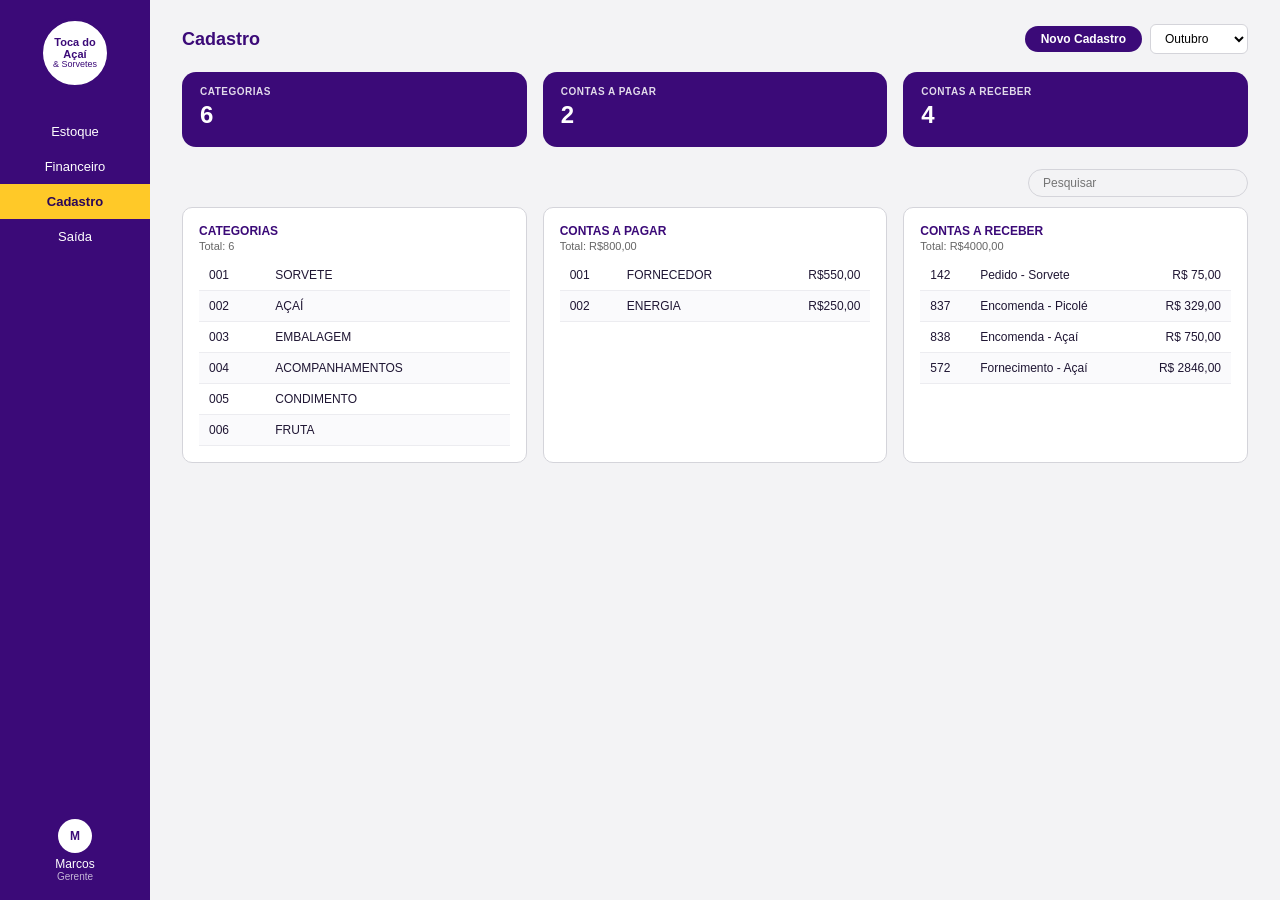
==== cadastro.html @ c1c2c1ed "melhorias" ====
<!DOCTYPE html>
<html lang="pt-br">
<head>
    <meta charset="UTF-8">
    <meta name="viewport" content="width=device-width, initial-scale=1.0">
    <title>Cadastro</title>
    <link rel="stylesheet" href="style.css">
</head>
<body>
  <div class="app">
    <aside class="sidebar">
      <div class="logo">Toca do<br>Açaí<small>& Sorvetes</small></div>
      <nav>
        <a href="Estoque.html">Estoque</a>
        <a href="financeiro.html">Financeiro</a>
        <a href="cadastro.html" class="ativo">Cadastro</a>
        <a href="saida.html">Saída</a>
      </nav>
      <div class="usuario">
        <div class="avatar">M</div>
        Marcos
        <small>Gerente</small>
      </div>
    </aside>
 
    <main class="conteudo">
      <div class="topo">
        <h1>Cadastro</h1>
        <div class="acoes">
          <button class="btn-pilula" data-abrir="modal-cadastro">Novo Cadastro</button>
          <select class="mes" aria-label="Mês">
            <option>Setembro</option>
            <option selected>Outubro</option>
            <option>Novembro</option>
          </select>
        </div>
      </div>
 
      <section class="cards">
        <div class="card">
          <div class="rotulo">Categorias</div>
          <div class="valor">6</div>
        </div>
        <div class="card">
          <div class="rotulo">Contas a pagar</div>
          <div class="valor">2</div>
        </div>
        <div class="card">
          <div class="rotulo">Contas a receber</div>
          <div class="valor">4</div>
        </div>
      </section>
 
      <div class="painel-topo">
        <span></span>
        <input class="busca" type="search" id="busca" placeholder="Pesquisar">
      </div>
 
      <section class="colunas">
        <div class="painel coluna">
          <h3>CATEGORIAS</h3>
          <div class="total">Total: 6</div>
          <table>
            <tbody>
              <tr><td>001</td><td>SORVETE</td></tr>
              <tr><td>002</td><td>AÇAÍ</td></tr>
              <tr><td>003</td><td>EMBALAGEM</td></tr>
              <tr><td>004</td><td>ACOMPANHAMENTOS</td></tr>
              <tr><td>005</td><td>CONDIMENTO</td></tr>
              <tr><td>006</td><td>FRUTA</td></tr>
            </tbody>
          </table>
        </div>
 
        <div class="painel coluna">
          <h3>CONTAS A PAGAR</h3>
          <div class="total">Total: R$800,00</div>
          <table>
            <tbody>
              <tr><td>001</td><td>FORNECEDOR</td><td class="num">R$550,00</td></tr>
              <tr><td>002</td><td>ENERGIA</td><td class="num">R$250,00</td></tr>
            </tbody>
          </table>
        </div>
 
        <div class="painel coluna">
          <h3>CONTAS A RECEBER</h3>
          <div class="total">Total: R$4000,00</div>
          <table>
            <tbody>
              <tr><td>142</td><td>Pedido - Sorvete</td><td class="num">R$ 75,00</td></tr>
              <tr><td>837</td><td>Encomenda - Picolé</td><td class="num">R$ 329,00</td></tr>
              <tr><td>838</td><td>Encomenda - Açaí</td><td class="num">R$ 750,00</td></tr>
              <tr><td>572</td><td>Fornecimento - Açaí</td><td class="num">R$ 2846,00</td></tr>
            </tbody>
          </table>
        </div>
      </section>
    </main>
  </div>
 
  <!-- Modal: Novo Cadastro -->
  <div class="overlay" id="modal-cadastro">
    <form class="modal proto">
      <h2>Novo Cadastro</h2>
      <div class="form-grid">
        <div>
          <label>Seção *</label>
          <select required>
            <option value="">Ex: Contas a Receber</option>
            <option>Categorias</option>
            <option>Contas a Pagar</option>
            <option>Contas a Receber</option>
          </select>
        </div>
        <div>
          <label>Nome *</label>
          <input type="text" placeholder="Ex: Pedido" required>
        </div>
        <div>
          <label>Valor *</label>
          <input type="number" step="0.01" min="0" placeholder="R$0,00" required>
        </div>
        <div>
          <label>ID</label>
          <input type="text" value="Auto" readonly>
        </div>
        <div>
          <label>Descrição</label>
          <input type="text">
        </div>
        <div>
          <label>Nome do Cliente</label>
          <input type="text">
        </div>
        <div>
          <label>Data de Vencimento</label>
          <input type="date">
        </div>
        <div>
          <label>Status</label>
          <select>
            <option>Pendente</option>
            <option>Pago</option>
          </select>
        </div>
      </div>
      <div class="modal-rodape">
        <button type="button" class="btn-voltar" data-fechar aria-label="Voltar">←</button>
        <button type="submit" class="btn-pilula">Adicionar</button>
      </div>
    </form>
  </div>
 
  <script src="script.js"></script>
  <script>
    // Pesquisa filtra as linhas das três tabelas
    document.getElementById("busca").addEventListener("input", function (e) {
      var termo = e.target.value.toLowerCase();
      document.querySelectorAll(".coluna tbody tr").forEach(function (tr) {
        tr.style.display = tr.textContent.toLowerCase().includes(termo) ? "" : "none";
      });
    });
  </script>
</body>
</html>
---- style.css ----
:root {
  --roxo: #3b0a78;
  --roxo-escuro: #2a0658;
  --roxo-claro: #e6dcf7;
  --amarelo: #ffc928;
  --cinza-bg: #f3f3f5;
  --cinza-borda: #d4d4da;
  --texto: #1f1633;
}

* { box-sizing: border-box; margin: 0; padding: 0; }

body {
  font-family: "Poppins", "Segoe UI", Arial, sans-serif;
  color: var(--texto);
  background: var(--cinza-bg);
}

a { color: inherit; text-decoration: none; }
button { font-family: inherit; cursor: pointer; }

/* ---------- Logo (placeholder em texto) ---------- */
.logo {
  display: flex;
  flex-direction: column;
  align-items: center;
  justify-content: center;
  width: 84px;
  height: 84px;
  border-radius: 50%;
  background: #fff;
  color: var(--roxo);
  font-weight: 700;
  font-size: 13px;
  line-height: 1.1;
  text-align: center;
  border: 3px solid var(--roxo);
}
.logo small { font-size: 9px; font-weight: 500; }

/* ---------- Login / Criar conta ---------- */
body.auth {
  background: var(--roxo-claro);
  min-height: 100vh;
  display: flex;
  align-items: center;
  justify-content: center;
}
.auth-box {
  width: 360px;
  display: flex;
  flex-direction: column;
  align-items: stretch;
  gap: 14px;
}
.auth-box .logo { align-self: center; margin-bottom: 14px; }
.auth-box label { font-size: 12px; font-weight: 600; color: var(--roxo); }
.auth-box input {
  width: 100%;
  padding: 10px 12px;
  border: 1px solid var(--cinza-borda);
  border-radius: 6px;
  background: #f1ecfa;
  font-size: 13px;
}
.btn-principal {
  background: var(--roxo);
  color: #fff;
  border: none;
  border-radius: 6px;
  padding: 11px;
  font-weight: 700;
  letter-spacing: .5px;
  margin-top: 6px;
}
.btn-principal:hover { background: var(--roxo-escuro); }
.auth-link { text-align: center; font-size: 12px; color: var(--roxo); }
.auth-link a { font-weight: 700; text-decoration: underline; }
.toggle {
  display: flex;
  align-self: center;
  background: #fff;
  border-radius: 999px;
  padding: 3px;
  gap: 2px;
}
.toggle a {
  padding: 4px 18px;
  border-radius: 999px;
  font-size: 12px;
  color: var(--roxo);
}
.toggle a.ativo { background: var(--roxo-claro); font-weight: 600; }

/* ---------- Layout do sistema ---------- */
.app { display: flex; min-height: 100vh; }

.sidebar {
  width: 150px;
  background: var(--roxo);
  color: #fff;
  display: flex;
  flex-direction: column;
  align-items: center;
  padding: 18px 0;
  flex-shrink: 0;
}
.sidebar .logo { width: 70px; height: 70px; font-size: 11px; margin-bottom: 26px; }
.sidebar nav { width: 100%; display: flex; flex-direction: column; }
.sidebar nav a {
  padding: 10px 16px;
  font-size: 13px;
  color: #fff;
  text-align: center;
}
.sidebar nav a:hover { background: rgba(255,255,255,.1); }
.sidebar nav a.ativo { background: var(--amarelo); color: var(--roxo-escuro); font-weight: 600; }
.usuario {
  margin-top: auto;
  text-align: center;
  font-size: 12px;
}
.usuario .avatar {
  width: 34px; height: 34px;
  border-radius: 50%;
  background: #fff; color: var(--roxo);
  display: flex; align-items: center; justify-content: center;
  font-weight: 700;
  margin: 0 auto 4px;
}
.usuario small { display: block; opacity: .7; font-size: 10px; }

.conteudo { flex: 1; padding: 24px 32px; overflow-x: auto; }

.topo {
  display: flex;
  align-items: center;
  justify-content: space-between;
  margin-bottom: 18px;
}
.topo h1 { font-size: 18px; font-weight: 600; color: var(--roxo); }
.topo .acoes { display: flex; gap: 8px; align-items: center; }

.btn-pilula {
  background: var(--roxo);
  color: #fff;
  border: none;
  border-radius: 999px;
  padding: 6px 16px;
  font-size: 12px;
  font-weight: 600;
}
.btn-pilula:hover { background: var(--roxo-escuro); }
select.mes, select.campo {
  border: 1px solid var(--cinza-borda);
  border-radius: 6px;
  padding: 6px 10px;
  background: #fff;
  font-size: 12px;
  font-family: inherit;
}

/* ---------- Cards de resumo ---------- */
.cards { display: flex; gap: 16px; margin-bottom: 22px; flex-wrap: wrap; }
.card {
  background: var(--roxo);
  color: #fff;
  border-radius: 14px;
  padding: 14px 18px;
  min-width: 190px;
  flex: 1;
}
.card .rotulo { font-size: 10px; font-weight: 600; letter-spacing: .5px; opacity: .85; text-transform: uppercase; }
.card .valor { font-size: 24px; font-weight: 700; margin: 4px 0; }
.card .detalhe { font-size: 10px; opacity: .8; }

/* ---------- Tabelas ---------- */
.painel { background: #fff; border-radius: 10px; padding: 16px; border: 1px solid var(--cinza-borda); }
.painel-topo {
  display: flex; align-items: center; justify-content: space-between;
  margin-bottom: 10px; gap: 12px;
}
.painel-topo h2 { font-size: 14px; color: var(--roxo); }
.busca {
  border: 1px solid var(--cinza-borda);
  border-radius: 999px;
  padding: 6px 14px;
  font-size: 12px;
  min-width: 220px;
  background: var(--cinza-bg);
}

table { width: 100%; border-collapse: collapse; font-size: 12px; }
th {
  background: var(--cinza-borda);
  color: var(--roxo-escuro);
  text-align: left;
  padding: 8px 10px;
  font-size: 11px;
  text-transform: uppercase;
}
td { padding: 8px 10px; border-bottom: 1px solid #ececf0; }
tbody tr:nth-child(even) { background: #fafafc; }
td.num, th.num { text-align: right; }
.tag-baixo { color: #b3261e; font-weight: 600; }

/* ---------- Financeiro ---------- */
.subtitulo { font-size: 13px; color: #555; margin-bottom: 14px; }
.grafico { background: #fff; border: 1px solid var(--cinza-borda); border-radius: 10px; padding: 16px; }
.grafico svg { width: 100%; height: auto; display: block; }
.legenda { display: flex; gap: 18px; font-size: 11px; margin-bottom: 8px; }
.legenda span::before {
  content: ""; display: inline-block; width: 10px; height: 10px;
  margin-right: 5px; border-radius: 2px; background: var(--cor);
}

/* ---------- Cadastro (3 colunas) ---------- */
.colunas { display: grid; grid-template-columns: repeat(3, 1fr); gap: 16px; }
.coluna h3 { font-size: 12px; color: var(--roxo); margin-bottom: 2px; }
.coluna .total { font-size: 11px; color: #666; margin-bottom: 8px; }

/* ---------- Modais ---------- */
.overlay {
  position: fixed; inset: 0;
  background: rgba(20, 8, 40, .45);
  display: none;
  align-items: center;
  justify-content: center;
  z-index: 10;
}
.overlay.aberto { display: flex; }
.modal {
  background: #fff;
  border-radius: 12px;
  padding: 22px 26px;
  width: min(560px, 92vw);
  box-shadow: 0 10px 40px rgba(0,0,0,.3);
}
.modal h2 { font-size: 15px; margin-bottom: 14px; color: var(--roxo); }
.form-grid { display: grid; grid-template-columns: 1fr 1fr; gap: 12px 18px; }
.form-grid .full { grid-column: 1 / -1; }
.modal label { display: block; font-size: 11px; font-weight: 600; margin-bottom: 4px; color: var(--texto); }
.modal input, .modal select {
  width: 100%;
  padding: 8px 10px;
  border: 1px solid var(--cinza-borda);
  border-radius: 6px;
  font-size: 12px;
  font-family: inherit;
  background: #faf9fd;
}
.modal input[readonly] { background: #ececf0; color: #777; }
.modal-rodape { display: flex; justify-content: space-between; align-items: center; margin-top: 18px; }
.btn-voltar {
  background: var(--roxo); color: #fff; border: none;
  width: 32px; height: 28px; border-radius: 6px; font-size: 14px;
}

@media (max-width: 800px) {
  .sidebar { width: 90px; }
  .conteudo { padding: 16px; }
  .colunas { grid-template-columns: 1fr; }
  .form-grid { grid-template-columns: 1fr; }
}
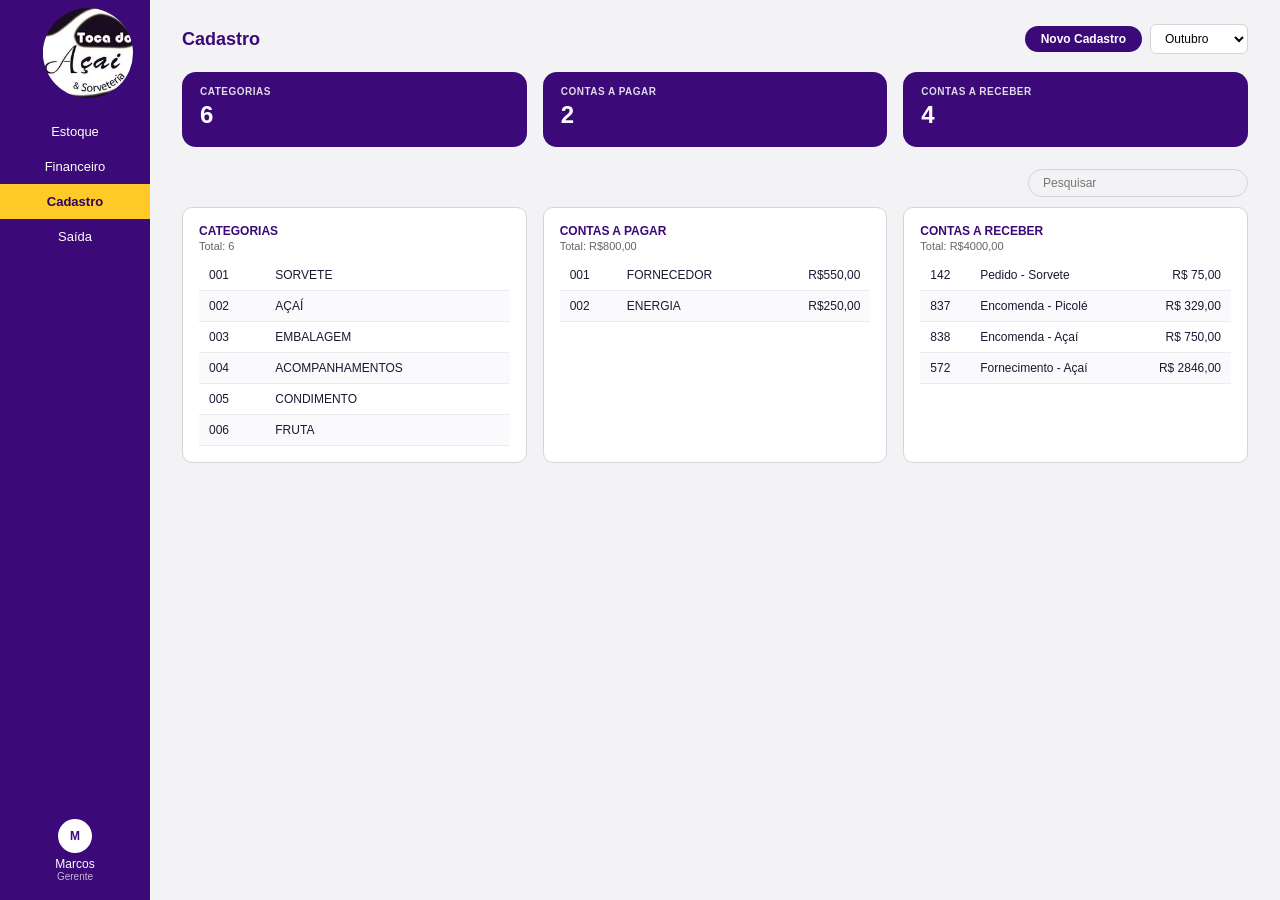
==== commit f308ebff: "logo" ====
--- a/cadastro.html
+++ b/cadastro.html
@@ -9,7 +9,9 @@
 <body>
   <div class="app">
     <aside class="sidebar">
-      <div class="logo">Toca do<br>Açaí<small>& Sorvetes</small></div>
+      <div class="logo">
+        <img src="tocadoacailogo.jpg" alt="Logo Toca do Açaí" style="width: 90px; height: 90px; border-radius: 50%; object-fit: cover; display: block; margin: 0 auto;">
+      </div>
       <nav>
         <a href="Estoque.html">Estoque</a>
         <a href="financeiro.html">Financeiro</a>
@@ -98,8 +100,7 @@
       </section>
     </main>
   </div>
- 
-  <!-- Modal: Novo Cadastro -->
+
   <div class="overlay" id="modal-cadastro">
     <form class="modal proto">
       <h2>Novo Cadastro</h2>
@@ -154,7 +155,6 @@
  
   <script src="script.js"></script>
   <script>
-    // Pesquisa filtra as linhas das três tabelas
     document.getElementById("busca").addEventListener("input", function (e) {
       var termo = e.target.value.toLowerCase();
       document.querySelectorAll(".coluna tbody tr").forEach(function (tr) {
@@ -163,4 +163,4 @@
     });
   </script>
 </body>
-</html>+</html>
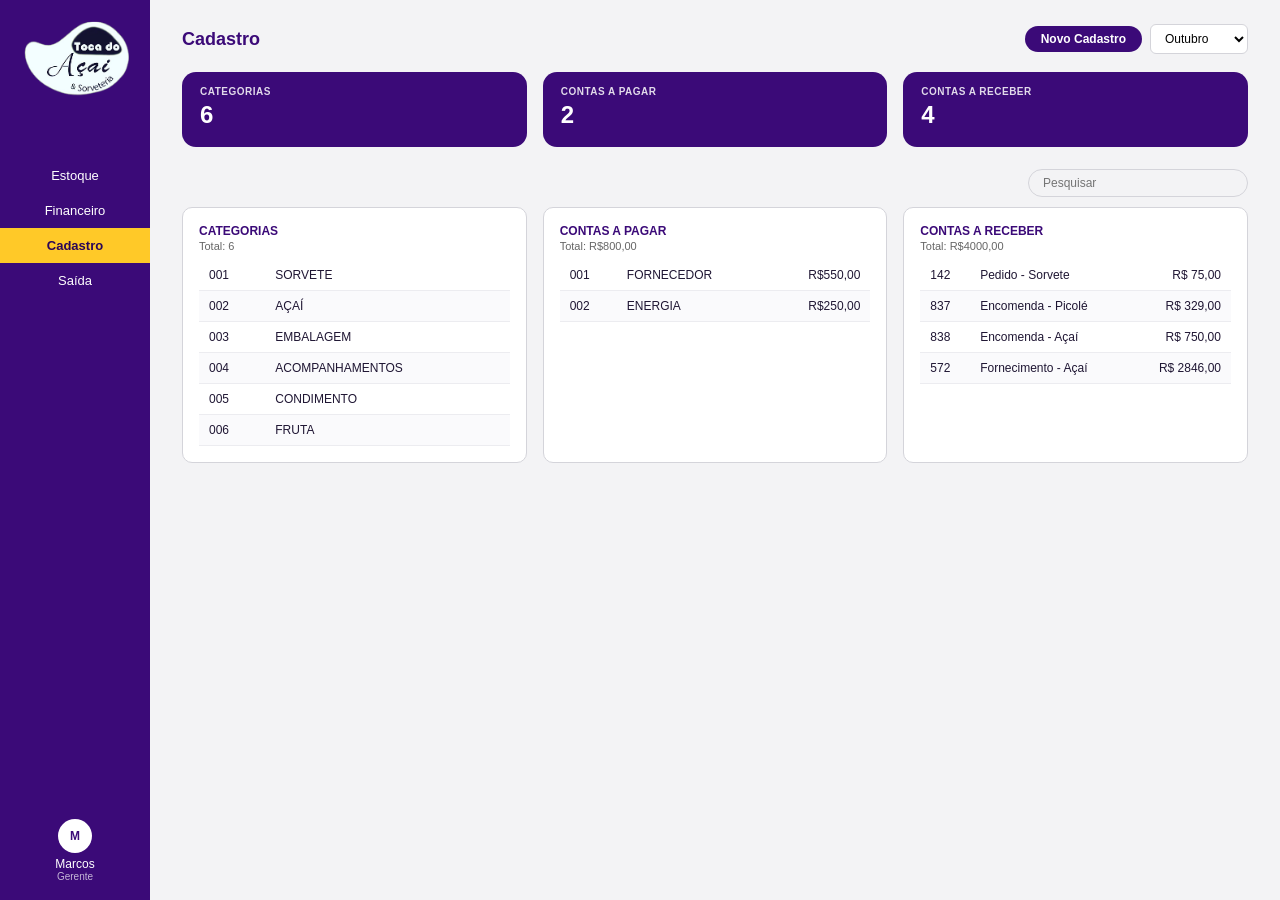
==== commit b6b7dcbe: "correção logo" ====
--- a/cadastro.html
+++ b/cadastro.html
@@ -10,7 +10,7 @@
   <div class="app">
     <aside class="sidebar">
       <div class="logo">
-        <img src="tocadoacailogo.jpg" alt="Logo Toca do Açaí" style="width: 90px; height: 90px; border-radius: 50%; object-fit: cover; display: block; margin: 0 auto;">
+       <img src="tocadoacailogo.jpg" alt="Logo Toca do Açaí" class="logo">
       </div>
       <nav>
         <a href="Estoque.html">Estoque</a>
--- a/style.css
+++ b/style.css
@@ -27,14 +27,13 @@
   justify-content: center;
   width: 84px;
   height: 84px;
-  border-radius: 50%;
-  background: #fff;
+  
   color: var(--roxo);
   font-weight: 700;
   font-size: 13px;
   line-height: 1.1;
   text-align: center;
-  border: 3px solid var(--roxo);
+
 }
 .logo small { font-size: 9px; font-weight: 500; }
 
@@ -105,7 +104,7 @@
   padding: 18px 0;
   flex-shrink: 0;
 }
-.sidebar .logo { width: 70px; height: 70px; font-size: 11px; margin-bottom: 26px; }
+.sidebar .logo { width: 160px; height: auto; font-size: 11px; margin-bottom: 26px; }
 .sidebar nav { width: 100%; display: flex; flex-direction: column; }
 .sidebar nav a {
   padding: 10px 16px;
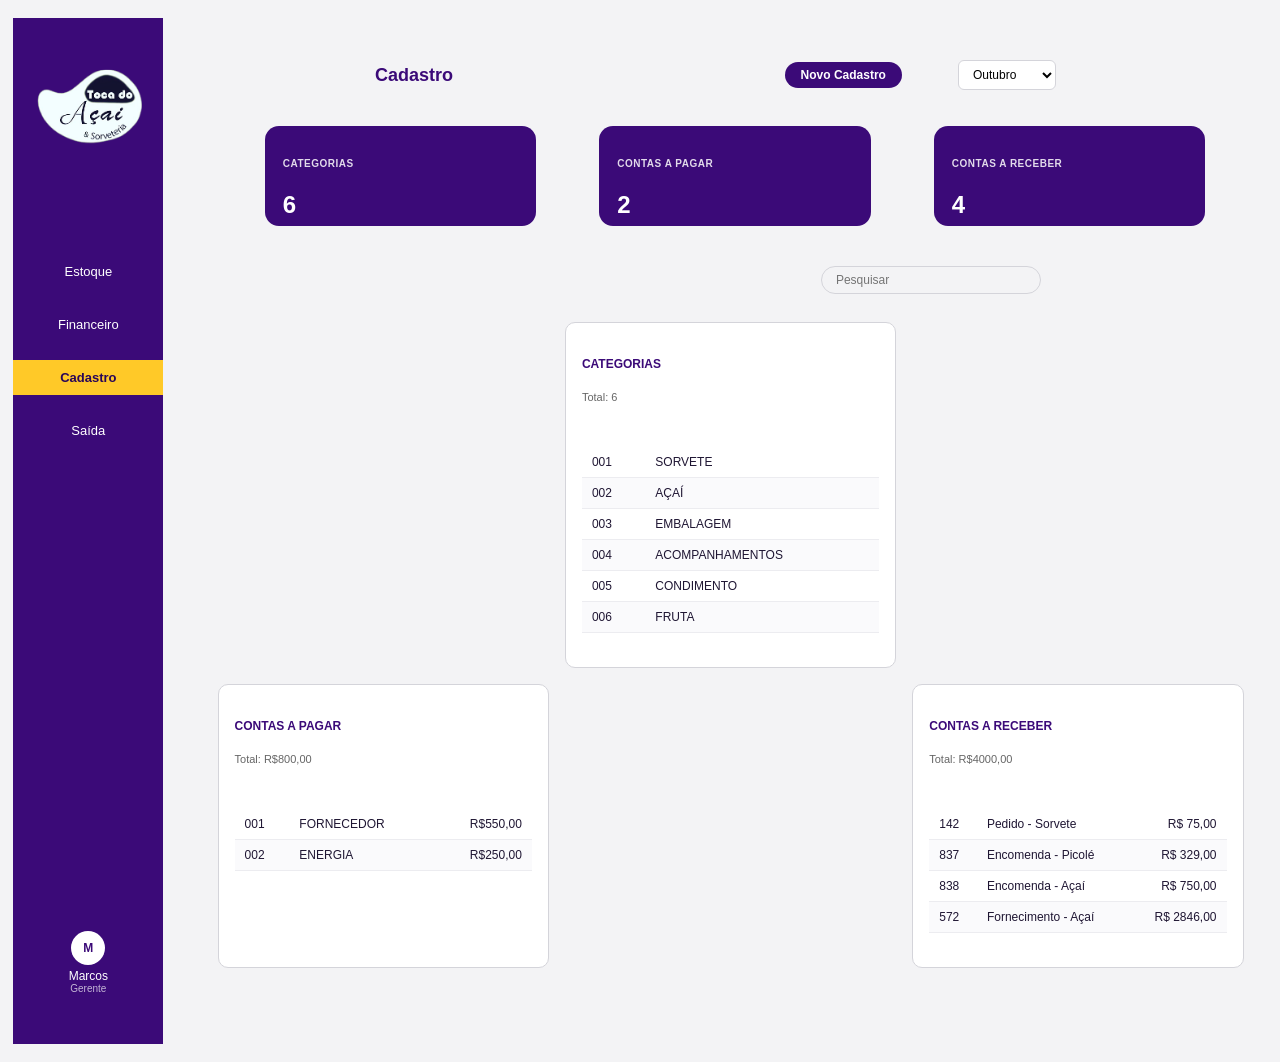
==== commit 64d8aaf2: "ATUALIZAÇÃO FUNCIONA PELO AMOR DE DEUS" ====
--- a/cadastro.html
+++ b/cadastro.html
@@ -1,166 +1,166 @@
 <!DOCTYPE html>
 <html lang="pt-br">
 <head>
-    <meta charset="UTF-8">
-    <meta name="viewport" content="width=device-width, initial-scale=1.0">
-    <title>Cadastro</title>
-    <link rel="stylesheet" href="style.css">
+    <meta charset="UTF-8">
+    <meta name="viewport" content="width=device-width, initial-scale=1.0">
+    <title>Cadastro</title>
+    <link rel="stylesheet" href="style.css">
 </head>
 <body>
-  <div class="app">
-    <aside class="sidebar">
-      <div class="logo">
-       <img src="tocadoacailogo.jpg" alt="Logo Toca do Açaí" class="logo">
-      </div>
-      <nav>
-        <a href="Estoque.html">Estoque</a>
-        <a href="financeiro.html">Financeiro</a>
-        <a href="cadastro.html" class="ativo">Cadastro</a>
-        <a href="saida.html">Saída</a>
-      </nav>
-      <div class="usuario">
-        <div class="avatar">M</div>
-        Marcos
-        <small>Gerente</small>
-      </div>
-    </aside>
- 
-    <main class="conteudo">
-      <div class="topo">
-        <h1>Cadastro</h1>
-        <div class="acoes">
-          <button class="btn-pilula" data-abrir="modal-cadastro">Novo Cadastro</button>
-          <select class="mes" aria-label="Mês">
-            <option>Setembro</option>
-            <option selected>Outubro</option>
-            <option>Novembro</option>
-          </select>
-        </div>
-      </div>
- 
-      <section class="cards">
-        <div class="card">
-          <div class="rotulo">Categorias</div>
-          <div class="valor">6</div>
-        </div>
-        <div class="card">
-          <div class="rotulo">Contas a pagar</div>
-          <div class="valor">2</div>
-        </div>
-        <div class="card">
-          <div class="rotulo">Contas a receber</div>
-          <div class="valor">4</div>
-        </div>
-      </section>
- 
-      <div class="painel-topo">
-        <span></span>
-        <input class="busca" type="search" id="busca" placeholder="Pesquisar">
-      </div>
- 
-      <section class="colunas">
-        <div class="painel coluna">
-          <h3>CATEGORIAS</h3>
-          <div class="total">Total: 6</div>
-          <table>
-            <tbody>
-              <tr><td>001</td><td>SORVETE</td></tr>
-              <tr><td>002</td><td>AÇAÍ</td></tr>
-              <tr><td>003</td><td>EMBALAGEM</td></tr>
-              <tr><td>004</td><td>ACOMPANHAMENTOS</td></tr>
-              <tr><td>005</td><td>CONDIMENTO</td></tr>
-              <tr><td>006</td><td>FRUTA</td></tr>
-            </tbody>
-          </table>
-        </div>
- 
-        <div class="painel coluna">
-          <h3>CONTAS A PAGAR</h3>
-          <div class="total">Total: R$800,00</div>
-          <table>
-            <tbody>
-              <tr><td>001</td><td>FORNECEDOR</td><td class="num">R$550,00</td></tr>
-              <tr><td>002</td><td>ENERGIA</td><td class="num">R$250,00</td></tr>
-            </tbody>
-          </table>
-        </div>
- 
-        <div class="painel coluna">
-          <h3>CONTAS A RECEBER</h3>
-          <div class="total">Total: R$4000,00</div>
-          <table>
-            <tbody>
-              <tr><td>142</td><td>Pedido - Sorvete</td><td class="num">R$ 75,00</td></tr>
-              <tr><td>837</td><td>Encomenda - Picolé</td><td class="num">R$ 329,00</td></tr>
-              <tr><td>838</td><td>Encomenda - Açaí</td><td class="num">R$ 750,00</td></tr>
-              <tr><td>572</td><td>Fornecimento - Açaí</td><td class="num">R$ 2846,00</td></tr>
-            </tbody>
-          </table>
-        </div>
-      </section>
-    </main>
-  </div>
+  <div class="app">
+    <aside class="sidebar">
+      <div class="logo">
+       <img src="tocadoacailogo.jpg" alt="Logo Toca do Açaí" class="logo">
+      </div>
+      <nav>
+        <a href="Estoque.html">Estoque</a>
+        <a href="financeiro.html">Financeiro</a>
+        <a href="cadastro.html" class="ativo">Cadastro</a>
+        <a href="saida.html">Saída</a>
+      </nav>
+      <div class="usuario">
+        <div class="avatar">M</div>
+        Marcos
+        <small>Gerente</small>
+      </div>
+    </aside>
+ 
+    <main class="conteudo">
+      <div class="topo">
+        <h1>Cadastro</h1>
+        <div class="acoes">
+          <button class="btn-pilula" data-abrir="modal-cadastro">Novo Cadastro</button>
+          <select class="mes" aria-label="Mês">
+            <option>Setembro</option>
+            <option selected>Outubro</option>
+            <option>Novembro</option>
+          </select>
+        </div>
+      </div>
+ 
+      <section class="cards">
+        <div class="card">
+          <div class="rotulo">Categorias</div>
+          <div class="valor">6</div>
+        </div>
+        <div class="card">
+          <div class="rotulo">Contas a pagar</div>
+          <div class="valor">2</div>
+        </div>
+        <div class="card">
+          <div class="rotulo">Contas a receber</div>
+          <div class="valor">4</div>
+        </div>
+      </section>
+ 
+      <div class="painel-topo">
+        <span></span>
+        <input class="busca" type="search" id="busca" placeholder="Pesquisar">
+      </div>
+ 
+      <section class="colunas">
+        <div class="painel coluna">
+          <h3>CATEGORIAS</h3>
+          <div class="total">Total: 6</div>
+          <table>
+            <tbody>
+              <tr><td>001</td><td>SORVETE</td></tr>
+              <tr><td>002</td><td>AÇAÍ</td></tr>
+              <tr><td>003</td><td>EMBALAGEM</td></tr>
+              <tr><td>004</td><td>ACOMPANHAMENTOS</td></tr>
+              <tr><td>005</td><td>CONDIMENTO</td></tr>
+              <tr><td>006</td><td>FRUTA</td></tr>
+            </tbody>
+          </table>
+        </div>
+ 
+        <div class="painel coluna">
+          <h3>CONTAS A PAGAR</h3>
+          <div class="total">Total: R$800,00</div>
+          <table>
+            <tbody>
+              <tr><td>001</td><td>FORNECEDOR</td><td class="num">R$550,00</td></tr>
+              <tr><td>002</td><td>ENERGIA</td><td class="num">R$250,00</td></tr>
+            </tbody>
+          </table>
+        </div>
+ 
+        <div class="painel coluna">
+          <h3>CONTAS A RECEBER</h3>
+          <div class="total">Total: R$4000,00</div>
+          <table>
+            <tbody>
+              <tr><td>142</td><td>Pedido - Sorvete</td><td class="num">R$ 75,00</td></tr>
+              <tr><td>837</td><td>Encomenda - Picolé</td><td class="num">R$ 329,00</td></tr>
+              <tr><td>838</td><td>Encomenda - Açaí</td><td class="num">R$ 750,00</td></tr>
+              <tr><td>572</td><td>Fornecimento - Açaí</td><td class="num">R$ 2846,00</td></tr>
+            </tbody>
+          </table>
+        </div>
+      </section>
+    </main>
+  </div>
 
-  <div class="overlay" id="modal-cadastro">
-    <form class="modal proto">
-      <h2>Novo Cadastro</h2>
-      <div class="form-grid">
-        <div>
-          <label>Seção *</label>
-          <select required>
-            <option value="">Ex: Contas a Receber</option>
-            <option>Categorias</option>
-            <option>Contas a Pagar</option>
-            <option>Contas a Receber</option>
-          </select>
-        </div>
-        <div>
-          <label>Nome *</label>
-          <input type="text" placeholder="Ex: Pedido" required>
-        </div>
-        <div>
-          <label>Valor *</label>
-          <input type="number" step="0.01" min="0" placeholder="R$0,00" required>
-        </div>
-        <div>
-          <label>ID</label>
-          <input type="text" value="Auto" readonly>
-        </div>
-        <div>
-          <label>Descrição</label>
-          <input type="text">
-        </div>
-        <div>
-          <label>Nome do Cliente</label>
-          <input type="text">
-        </div>
-        <div>
-          <label>Data de Vencimento</label>
-          <input type="date">
-        </div>
-        <div>
-          <label>Status</label>
-          <select>
-            <option>Pendente</option>
-            <option>Pago</option>
-          </select>
-        </div>
-      </div>
-      <div class="modal-rodape">
-        <button type="button" class="btn-voltar" data-fechar aria-label="Voltar">←</button>
-        <button type="submit" class="btn-pilula">Adicionar</button>
-      </div>
-    </form>
-  </div>
- 
-  <script src="script.js"></script>
-  <script>
-    document.getElementById("busca").addEventListener("input", function (e) {
-      var termo = e.target.value.toLowerCase();
-      document.querySelectorAll(".coluna tbody tr").forEach(function (tr) {
-        tr.style.display = tr.textContent.toLowerCase().includes(termo) ? "" : "none";
-      });
-    });
-  </script>
+  <div class="overlay" id="modal-cadastro">
+    <form class="modal proto">
+      <h2>Novo Cadastro</h2>
+      <div class="form-grid">
+        <div>
+          <label>Seção *</label>
+          <select required>
+            <option value="">Ex: Contas a Receber</option>
+            <option>Categorias</option>
+            <option>Contas a Pagar</option>
+            <option>Contas a Receber</option>
+          </select>
+        </div>
+        <div>
+          <label>Nome *</label>
+          <input type="text" placeholder="Ex: Pedido" required>
+        </div>
+        <div>
+          <label>Valor *</label>
+          <input type="number" step="0.01" min="0" placeholder="R$0,00" required>
+        </div>
+        <div>
+          <label>ID</label>
+          <input type="text" value="Auto" readonly>
+        </div>
+        <div>
+          <label>Descrição</label>
+          <input type="text">
+        </div>
+        <div>
+          <label>Nome do Cliente</label>
+          <input type="text">
+        </div>
+        <div>
+          <label>Data de Vencimento</label>
+          <input type="date">
+        </div>
+        <div>
+          <label>Status</label>
+          <select>
+            <option>Pendente</option>
+            <option>Pago</option>
+          </select>
+        </div>
+      </div>
+      <div class="modal-rodape">
+        <button type="button" class="btn-voltar" data-fechar aria-label="Voltar">←</button>
+        <button type="submit" class="btn-pilula">Adicionar</button>
+      </div>
+    </form>
+  </div>
+ 
+  <script src="script.js"></script>
+  <script>
+    document.getElementById("busca").addEventListener("input", function (e) {
+      var termo = e.target.value.toLowerCase();
+      document.querySelectorAll(".coluna tbody tr").forEach(function (tr) {
+        tr.style.display = tr.textContent.toLowerCase().includes(termo) ? "" : "none";
+      });
+    });
+  </script>
 </body>
 </html>
--- a/style.css
+++ b/style.css
@@ -19,7 +19,6 @@
 a { color: inherit; text-decoration: none; }
 button { font-family: inherit; cursor: pointer; }
 
-/* ---------- Logo (placeholder em texto) ---------- */
 .logo {
   display: flex;
   flex-direction: column;
@@ -37,7 +36,6 @@
 }
 .logo small { font-size: 9px; font-weight: 500; }
 
-/* ---------- Login / Criar conta ---------- */
 body.auth {
   background: var(--roxo-claro);
   min-height: 100vh;
@@ -91,7 +89,6 @@
 }
 .toggle a.ativo { background: var(--roxo-claro); font-weight: 600; }
 
-/* ---------- Layout do sistema ---------- */
 .app { display: flex; min-height: 100vh; }
 
 .sidebar {
@@ -159,7 +156,6 @@
   font-family: inherit;
 }
 
-/* ---------- Cards de resumo ---------- */
 .cards { display: flex; gap: 16px; margin-bottom: 22px; flex-wrap: wrap; }
 .card {
   background: var(--roxo);
@@ -167,13 +163,13 @@
   border-radius: 14px;
   padding: 14px 18px;
   min-width: 190px;
+  height: 100px;
   flex: 1;
 }
 .card .rotulo { font-size: 10px; font-weight: 600; letter-spacing: .5px; opacity: .85; text-transform: uppercase; }
 .card .valor { font-size: 24px; font-weight: 700; margin: 4px 0; }
 .card .detalhe { font-size: 10px; opacity: .8; }
 
-/* ---------- Tabelas ---------- */
 .painel { background: #fff; border-radius: 10px; padding: 16px; border: 1px solid var(--cinza-borda); }
 .painel-topo {
   display: flex; align-items: center; justify-content: space-between;
@@ -203,7 +199,6 @@
 td.num, th.num { text-align: right; }
 .tag-baixo { color: #b3261e; font-weight: 600; }
 
-/* ---------- Financeiro ---------- */
 .subtitulo { font-size: 13px; color: #555; margin-bottom: 14px; }
 .grafico { background: #fff; border: 1px solid var(--cinza-borda); border-radius: 10px; padding: 16px; }
 .grafico svg { width: 100%; height: auto; display: block; }
@@ -213,12 +208,10 @@
   margin-right: 5px; border-radius: 2px; background: var(--cor);
 }
 
-/* ---------- Cadastro (3 colunas) ---------- */
 .colunas { display: grid; grid-template-columns: repeat(3, 1fr); gap: 16px; }
 .coluna h3 { font-size: 12px; color: var(--roxo); margin-bottom: 2px; }
 .coluna .total { font-size: 11px; color: #666; margin-bottom: 8px; }
 
-/* ---------- Modais ---------- */
 .overlay {
   position: fixed; inset: 0;
   background: rgba(20, 8, 40, .45);
@@ -260,4 +253,4 @@
   .conteudo { padding: 16px; }
   .colunas { grid-template-columns: 1fr; }
   .form-grid { grid-template-columns: 1fr; }
-}+}
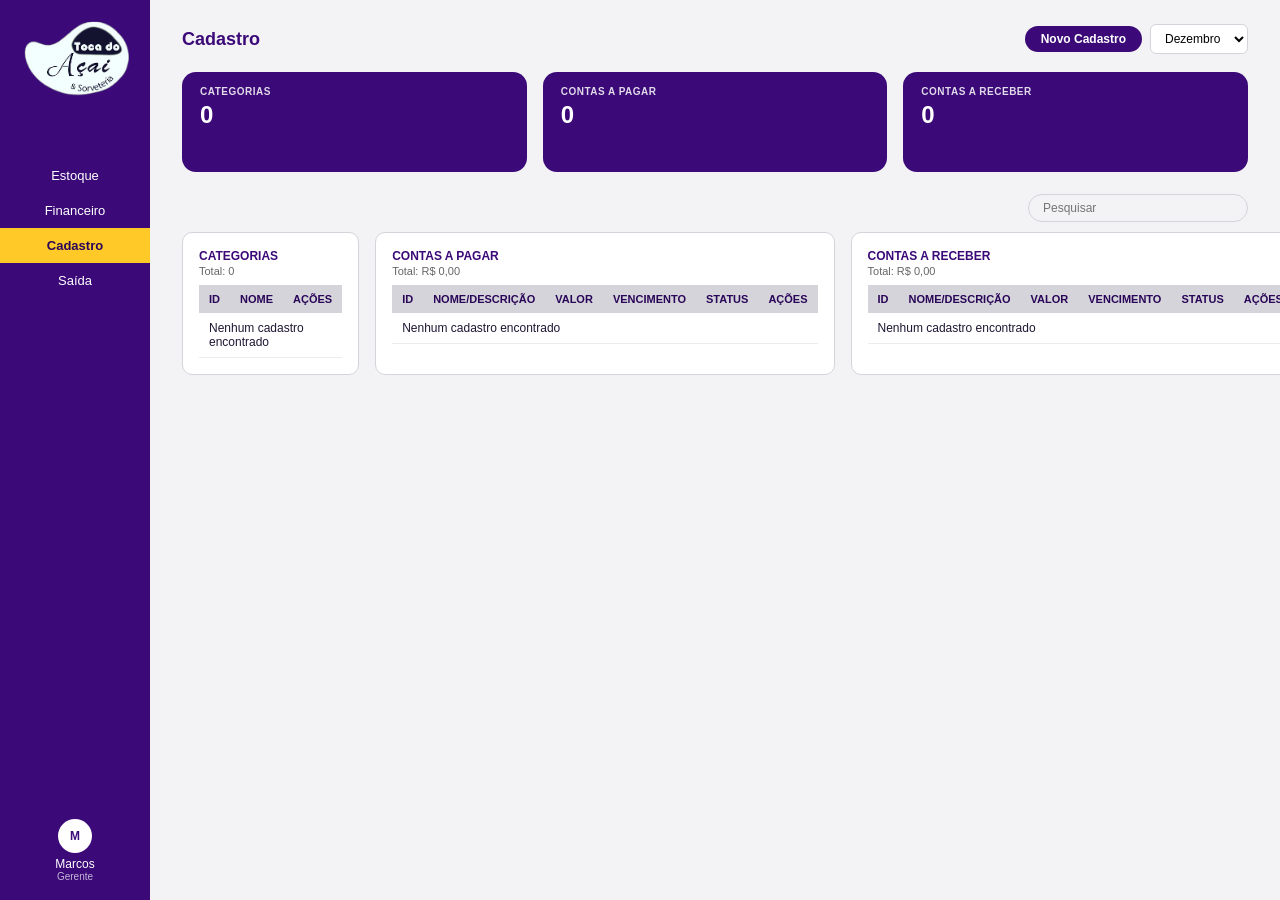
==== commit 38195cdf: "cadastro teste" ====
--- a/cadastro.html
+++ b/cadastro.html
@@ -1,166 +1,186 @@
 <!DOCTYPE html>
 <html lang="pt-br">
 <head>
-    <meta charset="UTF-8">
-    <meta name="viewport" content="width=device-width, initial-scale=1.0">
-    <title>Cadastro</title>
-    <link rel="stylesheet" href="style.css">
+    <meta charset="UTF-8">
+    <meta name="viewport" content="width=device-width, initial-scale=1.0">
+    <title>Cadastro</title>
+    <link rel="stylesheet" href="style.css">
+    <style>
+      .cadastro-acoes {
+        display: flex;
+        flex-direction: column;
+        align-items: flex-start;
+        gap: 5px;
+      }
+
+      .cadastro-acao {
+        border: 1px solid var(--roxo);
+        border-radius: 999px;
+        padding: 4px 10px;
+        color: var(--roxo);
+        background: #fff;
+        font: inherit;
+        font-size: 11px;
+      }
+
+      .cadastro-acao:hover {
+        background: var(--roxo-claro);
+      }
+
+      .cadastro-acao-excluir {
+        border-color: #b3261e;
+        color: #b3261e;
+      }
+
+      .cadastro-acao-excluir:hover {
+        background: #fbe9e7;
+      }
+
+      .cadastro-modal .btn-voltar {
+        width: auto;
+        height: auto;
+        padding: 7px 14px;
+      }
+    </style>
 </head>
 <body>
-  <div class="app">
-    <aside class="sidebar">
-      <div class="logo">
-       <img src="tocadoacailogo.jpg" alt="Logo Toca do Açaí" class="logo">
-      </div>
-      <nav>
-        <a href="Estoque.html">Estoque</a>
-        <a href="financeiro.html">Financeiro</a>
-        <a href="cadastro.html" class="ativo">Cadastro</a>
-        <a href="saida.html">Saída</a>
-      </nav>
-      <div class="usuario">
-        <div class="avatar">M</div>
-        Marcos
-        <small>Gerente</small>
-      </div>
-    </aside>
- 
-    <main class="conteudo">
-      <div class="topo">
-        <h1>Cadastro</h1>
-        <div class="acoes">
-          <button class="btn-pilula" data-abrir="modal-cadastro">Novo Cadastro</button>
-          <select class="mes" aria-label="Mês">
-            <option>Setembro</option>
-            <option selected>Outubro</option>
-            <option>Novembro</option>
-          </select>
-        </div>
-      </div>
- 
-      <section class="cards">
-        <div class="card">
-          <div class="rotulo">Categorias</div>
-          <div class="valor">6</div>
-        </div>
-        <div class="card">
-          <div class="rotulo">Contas a pagar</div>
-          <div class="valor">2</div>
-        </div>
-        <div class="card">
-          <div class="rotulo">Contas a receber</div>
-          <div class="valor">4</div>
-        </div>
-      </section>
- 
-      <div class="painel-topo">
-        <span></span>
-        <input class="busca" type="search" id="busca" placeholder="Pesquisar">
-      </div>
- 
-      <section class="colunas">
-        <div class="painel coluna">
-          <h3>CATEGORIAS</h3>
-          <div class="total">Total: 6</div>
-          <table>
-            <tbody>
-              <tr><td>001</td><td>SORVETE</td></tr>
-              <tr><td>002</td><td>AÇAÍ</td></tr>
-              <tr><td>003</td><td>EMBALAGEM</td></tr>
-              <tr><td>004</td><td>ACOMPANHAMENTOS</td></tr>
-              <tr><td>005</td><td>CONDIMENTO</td></tr>
-              <tr><td>006</td><td>FRUTA</td></tr>
-            </tbody>
-          </table>
-        </div>
- 
-        <div class="painel coluna">
-          <h3>CONTAS A PAGAR</h3>
-          <div class="total">Total: R$800,00</div>
-          <table>
-            <tbody>
-              <tr><td>001</td><td>FORNECEDOR</td><td class="num">R$550,00</td></tr>
-              <tr><td>002</td><td>ENERGIA</td><td class="num">R$250,00</td></tr>
-            </tbody>
-          </table>
-        </div>
- 
-        <div class="painel coluna">
-          <h3>CONTAS A RECEBER</h3>
-          <div class="total">Total: R$4000,00</div>
-          <table>
-            <tbody>
-              <tr><td>142</td><td>Pedido - Sorvete</td><td class="num">R$ 75,00</td></tr>
-              <tr><td>837</td><td>Encomenda - Picolé</td><td class="num">R$ 329,00</td></tr>
-              <tr><td>838</td><td>Encomenda - Açaí</td><td class="num">R$ 750,00</td></tr>
-              <tr><td>572</td><td>Fornecimento - Açaí</td><td class="num">R$ 2846,00</td></tr>
-            </tbody>
-          </table>
-        </div>
-      </section>
-    </main>
-  </div>
+  <div class="app">
+    <aside class="sidebar">
+      <div class="logo">
+       <img src="tocadoacailogo.jpg" alt="Logo Toca do Açaí" class="logo">
+      </div>
+      <nav>
+        <a href="Estoque.html">Estoque</a>
+        <a href="financeiro.html">Financeiro</a>
+        <a href="cadastro.html" class="ativo">Cadastro</a>
+        <a href="saida.html">Saída</a>
+      </nav>
+      <div class="usuario">
+        <div class="avatar">M</div>
+        Marcos
+        <small>Gerente</small>
+      </div>
+    </aside>
+ 
+    <main class="conteudo">
+      <div class="topo">
+        <h1>Cadastro</h1>
+        <div class="acoes">
+          <button class="btn-pilula" data-abrir="modal-cadastro">Novo Cadastro</button>
+          <select class="mes" id="filtro-mes" aria-label="Filtrar por mês">
+          </select>
+        </div>
+      </div>
+ 
+      <section class="cards">
+        <div class="card">
+          <div class="rotulo">Categorias</div>
+          <div class="valor" id="quantidade-categorias">0</div>
+        </div>
+        <div class="card">
+          <div class="rotulo">Contas a pagar</div>
+          <div class="valor" id="quantidade-pagar">0</div>
+        </div>
+        <div class="card">
+          <div class="rotulo">Contas a receber</div>
+          <div class="valor" id="quantidade-receber">0</div>
+        </div>
+      </section>
+ 
+      <div class="painel-topo">
+        <span></span>
+        <input class="busca" type="search" id="busca" placeholder="Pesquisar">
+      </div>
+ 
+      <section class="colunas">
+        <div class="painel coluna">
+          <h3>CATEGORIAS</h3>
+          <div class="total" id="total-categorias">Total: 0</div>
+          <table>
+            <thead>
+              <tr><th>ID</th><th>Nome</th><th>Ações</th></tr>
+            </thead>
+            <tbody id="lista-categorias"></tbody>
+          </table>
+        </div>
+ 
+        <div class="painel coluna">
+          <h3>CONTAS A PAGAR</h3>
+          <div class="total" id="total-pagar">Total: R$ 0,00</div>
+          <table>
+            <thead>
+              <tr><th>ID</th><th>Nome/Descrição</th><th class="num">Valor</th><th>Vencimento</th><th>Status</th><th>Ações</th></tr>
+            </thead>
+            <tbody id="lista-pagar"></tbody>
+          </table>
+        </div>
+ 
+        <div class="painel coluna">
+          <h3>CONTAS A RECEBER</h3>
+          <div class="total" id="total-receber">Total: R$ 0,00</div>
+          <table>
+            <thead>
+              <tr><th>ID</th><th>Nome/Descrição</th><th class="num">Valor</th><th>Vencimento</th><th>Status</th><th>Ações</th></tr>
+            </thead>
+            <tbody id="lista-receber"></tbody>
+          </table>
+        </div>
+      </section>
+    </main>
+  </div>
 
-  <div class="overlay" id="modal-cadastro">
-    <form class="modal proto">
-      <h2>Novo Cadastro</h2>
-      <div class="form-grid">
-        <div>
-          <label>Seção *</label>
-          <select required>
-            <option value="">Ex: Contas a Receber</option>
-            <option>Categorias</option>
-            <option>Contas a Pagar</option>
-            <option>Contas a Receber</option>
-          </select>
-        </div>
-        <div>
-          <label>Nome *</label>
-          <input type="text" placeholder="Ex: Pedido" required>
-        </div>
-        <div>
-          <label>Valor *</label>
-          <input type="number" step="0.01" min="0" placeholder="R$0,00" required>
-        </div>
-        <div>
-          <label>ID</label>
-          <input type="text" value="Auto" readonly>
-        </div>
-        <div>
-          <label>Descrição</label>
-          <input type="text">
-        </div>
-        <div>
-          <label>Nome do Cliente</label>
-          <input type="text">
-        </div>
-        <div>
-          <label>Data de Vencimento</label>
-          <input type="date">
-        </div>
-        <div>
-          <label>Status</label>
-          <select>
-            <option>Pendente</option>
-            <option>Pago</option>
-          </select>
-        </div>
-      </div>
-      <div class="modal-rodape">
-        <button type="button" class="btn-voltar" data-fechar aria-label="Voltar">←</button>
-        <button type="submit" class="btn-pilula">Adicionar</button>
-      </div>
-    </form>
-  </div>
- 
-  <script src="script.js"></script>
-  <script>
-    document.getElementById("busca").addEventListener("input", function (e) {
-      var termo = e.target.value.toLowerCase();
-      document.querySelectorAll(".coluna tbody tr").forEach(function (tr) {
-        tr.style.display = tr.textContent.toLowerCase().includes(termo) ? "" : "none";
-      });
-    });
-  </script>
+  <div class="overlay" id="modal-cadastro">
+    <form class="modal cadastro-modal" id="form-cadastro">
+      <h2 id="titulo-modal">Novo Cadastro</h2>
+      <div class="form-grid">
+        <div>
+          <label for="secao">Seção *</label>
+          <select id="secao" required>
+            <option value="">Selecione uma seção</option>
+            <option value="categoria">Categorias</option>
+            <option value="pagar">Contas a Pagar</option>
+            <option value="receber">Contas a Receber</option>
+          </select>
+        </div>
+        <div>
+          <label for="nome">Nome *</label>
+          <input type="text" id="nome" placeholder="Digite o nome" required>
+        </div>
+        <div id="campo-valor">
+          <label for="valor">Valor *</label>
+          <input type="number" id="valor" step="0.01" min="0" placeholder="0,00">
+        </div>
+        <div>
+          <label for="id-cadastro">ID</label>
+          <input type="text" id="id-cadastro" placeholder="Gerado ao salvar" readonly>
+        </div>
+        <div>
+          <label for="descricao">Descrição</label>
+          <input type="text" id="descricao">
+        </div>
+        <div id="campo-cliente">
+          <label for="cliente">Nome do Cliente/Fornecedor</label>
+          <input type="text" id="cliente">
+        </div>
+        <div id="campo-vencimento">
+          <label for="vencimento">Data de Vencimento</label>
+          <input type="date" id="vencimento">
+        </div>
+        <div id="campo-status">
+          <label for="status">Status</label>
+          <select id="status">
+            <option value="Pendente">Pendente</option>
+            <option value="Pago">Pago</option>
+          </select>
+        </div>
+      </div>
+      <div class="modal-rodape">
+        <button type="button" class="btn-voltar" data-fechar>Cancelar</button>
+        <button type="submit" class="btn-pilula" id="botao-salvar">Adicionar</button>
+      </div>
+    </form>
+  </div>
+ 
+  <script src="cadastro.js"></script>
 </body>
 </html>
--- a/style.css
+++ b/style.css
@@ -50,7 +50,13 @@
   align-items: stretch;
   gap: 14px;
 }
-.auth-box .logo { align-self: center; margin-bottom: 14px; }
+.auth-box .logo {
+  align-self: center;
+  margin-bottom: 14px;
+  width: 200px;
+  height: auto;
+  object-fit: contain;
+}
 .auth-box label { font-size: 12px; font-weight: 600; color: var(--roxo); }
 .auth-box input {
   width: 100%;
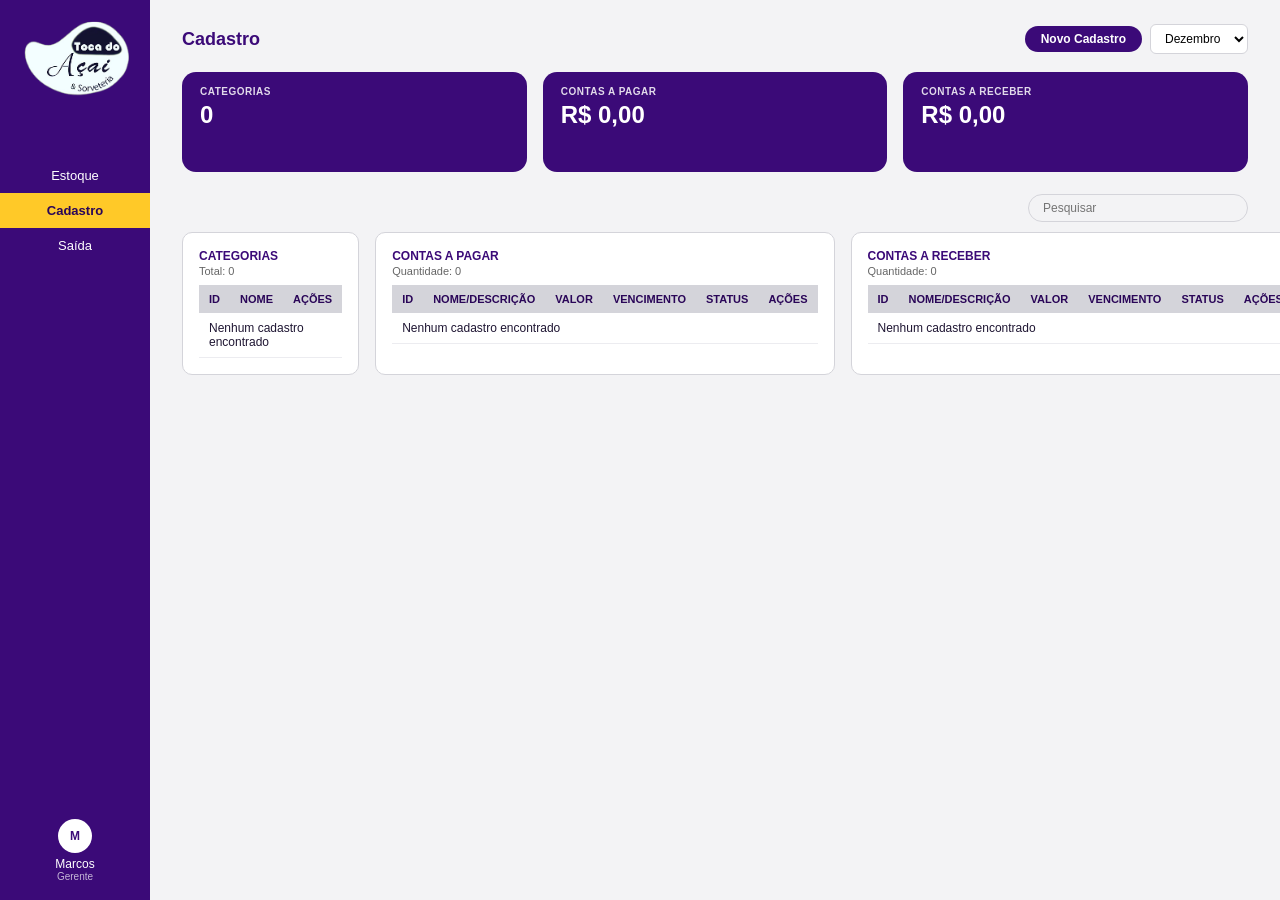
==== commit 39388c3a: "remoção do financeiro e ajuste no cadastro" ====
--- a/cadastro.html
+++ b/cadastro.html
@@ -51,7 +51,7 @@
       </div>
       <nav>
         <a href="Estoque.html">Estoque</a>
-        <a href="financeiro.html">Financeiro</a>
+        
         <a href="cadastro.html" class="ativo">Cadastro</a>
         <a href="saida.html">Saída</a>
       </nav>
@@ -79,11 +79,11 @@
         </div>
         <div class="card">
           <div class="rotulo">Contas a pagar</div>
-          <div class="valor" id="quantidade-pagar">0</div>
+          <div class="valor" id="total-pagar">R$ 0,00</div>
         </div>
         <div class="card">
           <div class="rotulo">Contas a receber</div>
-          <div class="valor" id="quantidade-receber">0</div>
+          <div class="valor" id="total-receber">R$ 0,00</div>
         </div>
       </section>
  
@@ -106,7 +106,7 @@
  
         <div class="painel coluna">
           <h3>CONTAS A PAGAR</h3>
-          <div class="total" id="total-pagar">Total: R$ 0,00</div>
+          <div class="total" id="quantidade-pagar">Quantidade: 0</div>
           <table>
             <thead>
               <tr><th>ID</th><th>Nome/Descrição</th><th class="num">Valor</th><th>Vencimento</th><th>Status</th><th>Ações</th></tr>
@@ -117,7 +117,7 @@
  
         <div class="painel coluna">
           <h3>CONTAS A RECEBER</h3>
-          <div class="total" id="total-receber">Total: R$ 0,00</div>
+          <div class="total" id="quantidade-receber">Quantidade: 0</div>
           <table>
             <thead>
               <tr><th>ID</th><th>Nome/Descrição</th><th class="num">Valor</th><th>Vencimento</th><th>Status</th><th>Ações</th></tr>
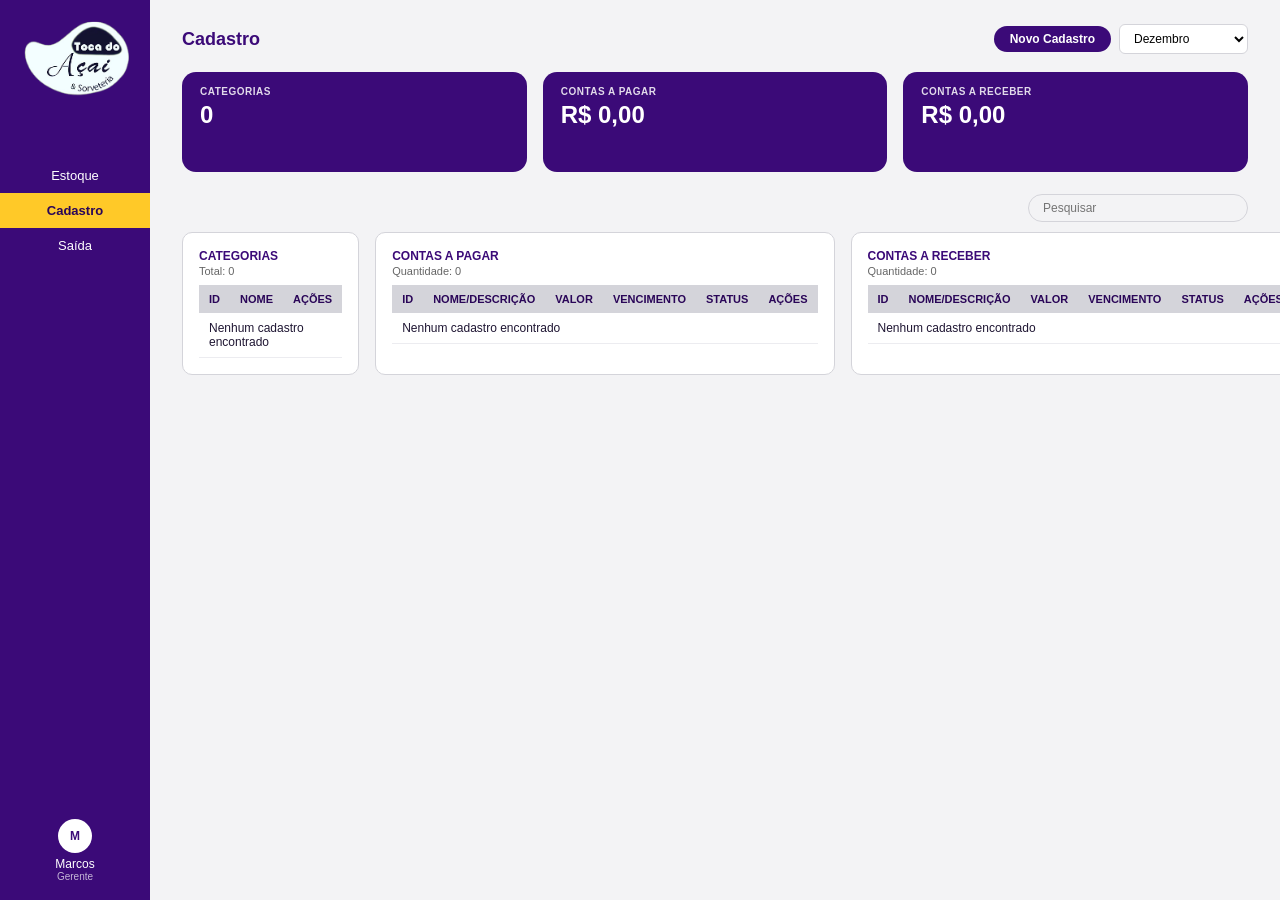
==== commit 267c467e: "js front" ====
--- a/cadastro.html
+++ b/cadastro.html
@@ -5,43 +5,6 @@
     <meta name="viewport" content="width=device-width, initial-scale=1.0">
     <title>Cadastro</title>
     <link rel="stylesheet" href="style.css">
-    <style>
-      .cadastro-acoes {
-        display: flex;
-        flex-direction: column;
-        align-items: flex-start;
-        gap: 5px;
-      }
-
-      .cadastro-acao {
-        border: 1px solid var(--roxo);
-        border-radius: 999px;
-        padding: 4px 10px;
-        color: var(--roxo);
-        background: #fff;
-        font: inherit;
-        font-size: 11px;
-      }
-
-      .cadastro-acao:hover {
-        background: var(--roxo-claro);
-      }
-
-      .cadastro-acao-excluir {
-        border-color: #b3261e;
-        color: #b3261e;
-      }
-
-      .cadastro-acao-excluir:hover {
-        background: #fbe9e7;
-      }
-
-      .cadastro-modal .btn-voltar {
-        width: auto;
-        height: auto;
-        padding: 7px 14px;
-      }
-    </style>
 </head>
 <body>
   <div class="app">
@@ -181,6 +144,6 @@
     </form>
   </div>
  
-  <script src="cadastro.js"></script>
+  <script src="script.js"></script>
 </body>
 </html>
--- a/style.css
+++ b/style.css
@@ -10,6 +10,7 @@
 
 * { box-sizing: border-box; margin: 0; padding: 0; }
 
+/* Base compartilhada por todas as páginas */
 body {
   font-family: "Poppins", "Segoe UI", Arial, sans-serif;
   color: var(--texto);
@@ -19,6 +20,7 @@
 a { color: inherit; text-decoration: none; }
 button { font-family: inherit; cursor: pointer; }
 
+/* Logo e telas de login/cadastro de usuário */
 .logo {
   display: flex;
   flex-direction: column;
@@ -57,6 +59,14 @@
   height: auto;
   object-fit: contain;
 }
+.auth-logo-image {
+  width: 90px;
+  height: 90px;
+  border-radius: 50%;
+  object-fit: cover;
+  display: block;
+  margin: 0 auto;
+}
 .auth-box label { font-size: 12px; font-weight: 600; color: var(--roxo); }
 .auth-box input {
   width: 100%;
@@ -95,6 +105,7 @@
 }
 .toggle a.ativo { background: var(--roxo-claro); font-weight: 600; }
 
+/* Estrutura compartilhada das páginas internas */
 .app { display: flex; min-height: 100vh; }
 
 .sidebar {
@@ -162,6 +173,7 @@
   font-family: inherit;
 }
 
+/* Indicadores e tabelas de estoque, saída e cadastro */
 .cards { display: flex; gap: 16px; margin-bottom: 22px; flex-wrap: wrap; }
 .card {
   background: var(--roxo);
@@ -218,6 +230,29 @@
 .coluna h3 { font-size: 12px; color: var(--roxo); margin-bottom: 2px; }
 .coluna .total { font-size: 11px; color: #666; margin-bottom: 8px; }
 
+/* Ações de edição/exclusão nas tabelas de cadastro e estoque */
+.cadastro-acoes {
+  display: flex;
+  flex-direction: column;
+  align-items: flex-start;
+  gap: 5px;
+}
+
+.cadastro-acao {
+  border: 1px solid var(--roxo);
+  border-radius: 999px;
+  padding: 4px 10px;
+  color: var(--roxo);
+  background: #fff;
+  font: inherit;
+  font-size: 11px;
+}
+
+.cadastro-acao:hover { background: var(--roxo-claro); }
+.cadastro-acao-excluir { border-color: #b3261e; color: #b3261e; }
+.cadastro-acao-excluir:hover { background: #fbe9e7; }
+
+/* Modal compartilhado; ajustes específicos do formulário de cadastro */
 .overlay {
   position: fixed; inset: 0;
   background: rgba(20, 8, 40, .45);
@@ -253,7 +288,13 @@
   background: var(--roxo); color: #fff; border: none;
   width: 32px; height: 28px; border-radius: 6px; font-size: 14px;
 }
-
+.cadastro-modal .btn-voltar {
+  width: auto;
+  height: auto;
+  padding: 7px 14px;
+}
+
+/* Ajustes responsivos das páginas internas */
 @media (max-width: 800px) {
   .sidebar { width: 90px; }
   .conteudo { padding: 16px; }
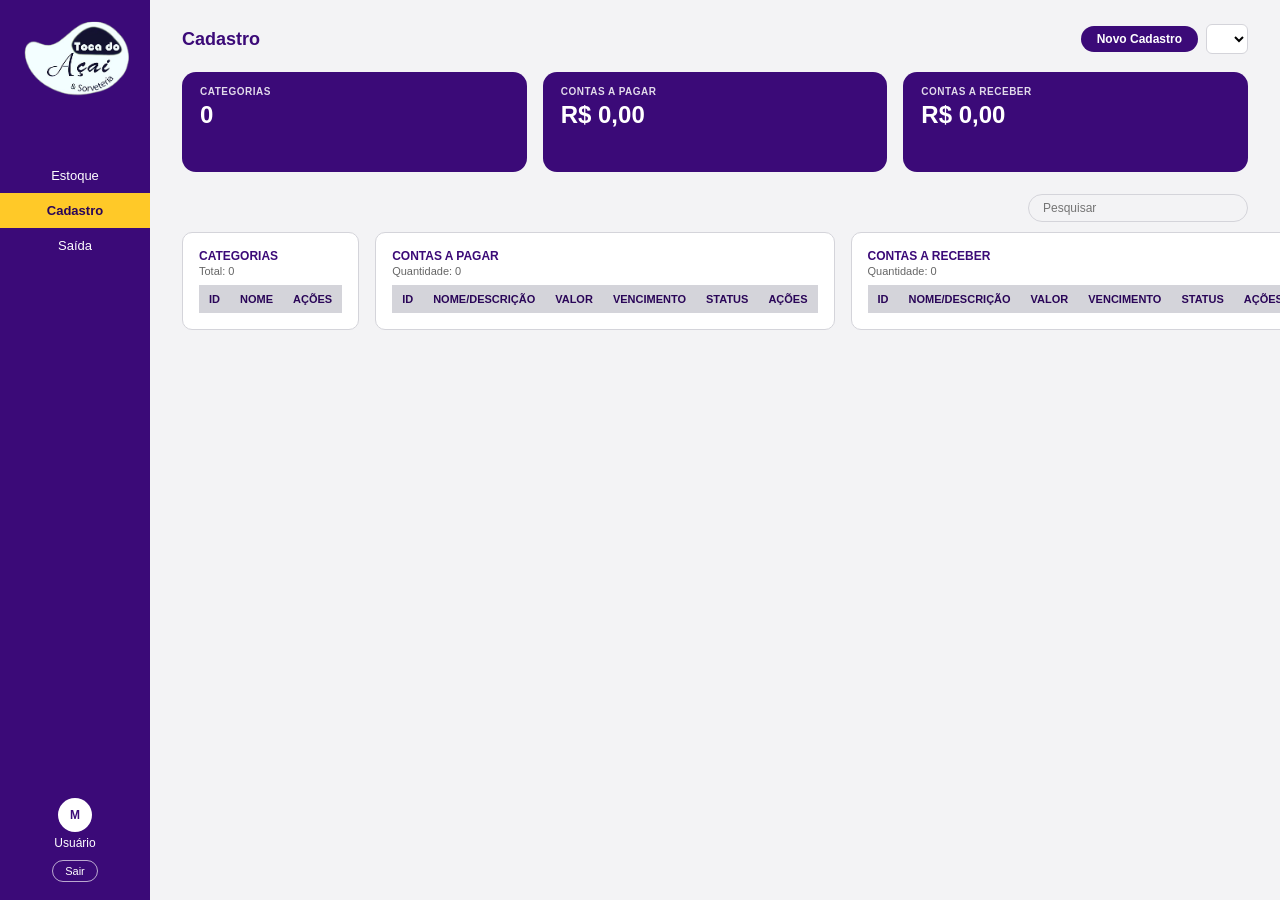
==== commit afcb2c82: "Adição banco de dados (SQLite), correção estoque mínimo e readme.md" ====
--- a/cadastro.html
+++ b/cadastro.html
@@ -20,8 +20,9 @@
       </nav>
       <div class="usuario">
         <div class="avatar">M</div>
-        Marcos
-        <small>Gerente</small>
+        <span data-usuario-nome>Usuário</span>
+        <small data-usuario-cargo></small>
+        <button type="button" class="btn-sair" data-sair>Sair</button>
       </div>
     </aside>
  
--- a/style.css
+++ b/style.css
@@ -60,9 +60,9 @@
   object-fit: contain;
 }
 .auth-logo-image {
-  width: 90px;
-  height: 90px;
-  border-radius: 50%;
+  width: 150px;
+  height: 110px;
+  
   object-fit: cover;
   display: block;
   margin: 0 auto;
@@ -89,6 +89,8 @@
 .btn-principal:hover { background: var(--roxo-escuro); }
 .auth-link { text-align: center; font-size: 12px; color: var(--roxo); }
 .auth-link a { font-weight: 700; text-decoration: underline; }
+.auth-feedback { min-height: 16px; color: #a00020; font-size: 12px; text-align: center; }
+.auth-feedback:empty { min-height: 0; }
 .toggle {
   display: flex;
   align-self: center;
@@ -142,6 +144,16 @@
   margin: 0 auto 4px;
 }
 .usuario small { display: block; opacity: .7; font-size: 10px; }
+.btn-sair {
+  margin-top: 10px;
+  padding: 4px 12px;
+  border: 1px solid rgba(255,255,255,.65);
+  border-radius: 999px;
+  background: transparent;
+  color: #fff;
+  font-size: 11px;
+}
+.btn-sair:hover { background: rgba(255,255,255,.12); }
 
 .conteudo { flex: 1; padding: 24px 32px; overflow-x: auto; }
 
